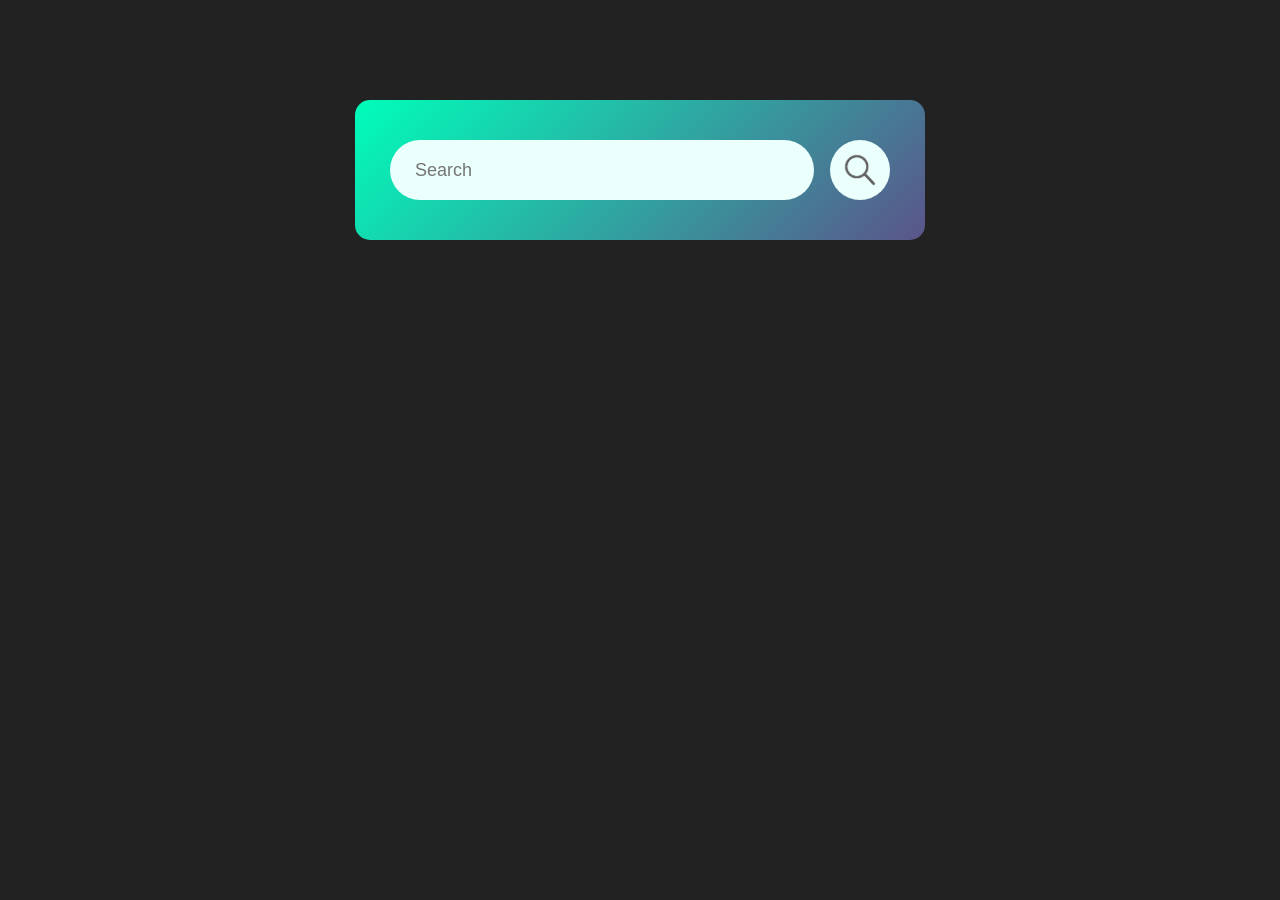
==== Web_Development/Weather-App/index.html @ 7c9ed6df "weather app initial" ====
<!DOCTYPE html>
<html lang="en">
    <head>
        <title>Weather App</title>
        <meta charset="UTF-8">
        <meta name="viewport" content="width=device-width, initial-scale=1">
        <link href="style.css" rel="stylesheet">
    </head>
    <body>

        <div class="card">
            <div class="search">
                <input type="text" placeholder="Search" spellcheck="false" name="" id="">
                <button><img src="assets/search-removebg.png" alt="Search Button"></button>
            </div>
        </div>
    
    </body>
</html>
---- Web_Development/Weather-App/style.css ----
*{
    margin: 0;
    padding: 0;
    font-family: 'poppins', sans-serif;
    box-sizing: border-box;
}

body{
    background: #222;
}

.card{
    width: 90%;
    max-width: 570px;
    background: linear-gradient(135deg, #00feba, #5b548a);
    color: #fff;
    margin: 100px auto 0;
    border-radius: 15px;
    padding: 40px 35px;
    text-align: center;
}

.search{
    width: 100%;
    display: flex;
    align-items: center;
    justify-content: space-between;

}

.search input{
    border: 0;
    outline: 0;
    background: #ebfffc;
    color: #555;
    padding: 10px 25px;
    height: 60px;
    border-radius: 30px;
    flex: 1;
    margin-right: 16px;
    font-size: 18px;
}

.search button{
    border: 0;
    outline: 0;
    background: #ebfffc;
    border-radius: 50%;
    width: 60px;
    height: 60px;
    cursor: pointer;
}

.search button img{
    width: 60px;
}
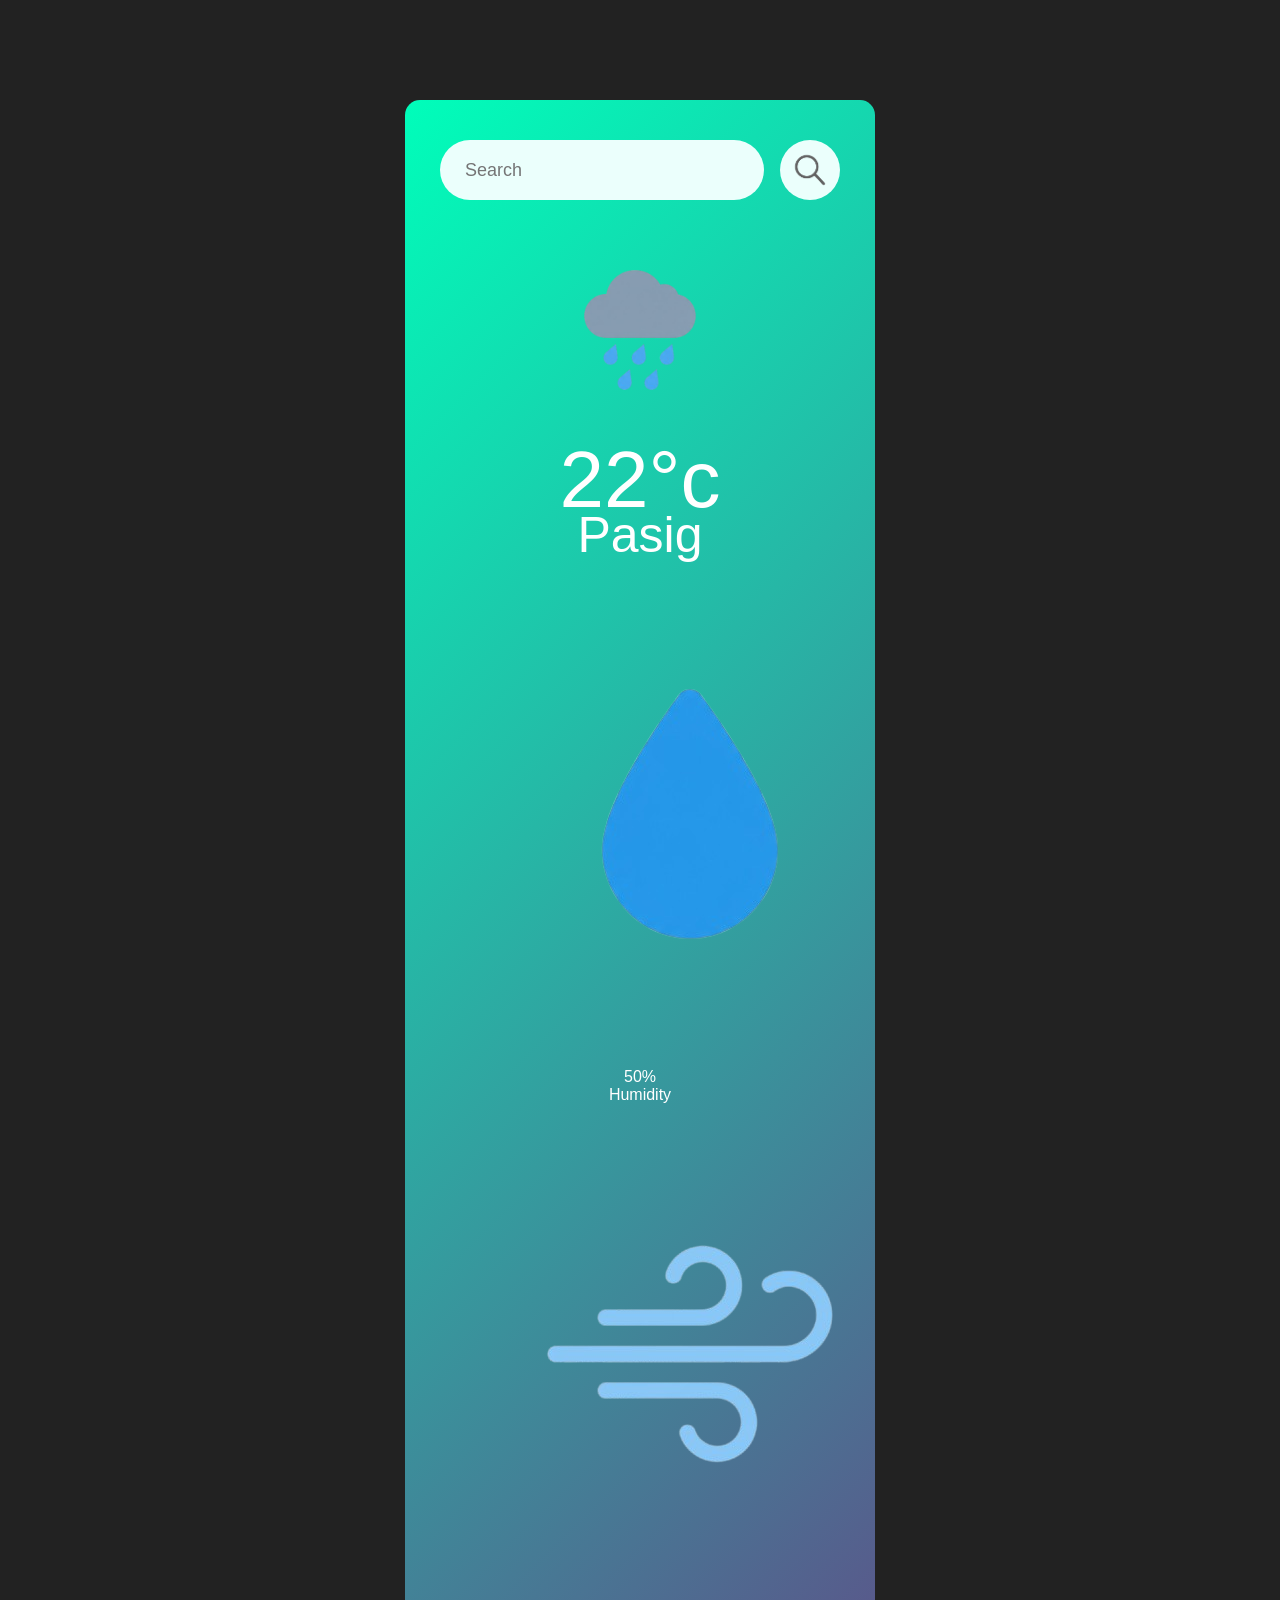
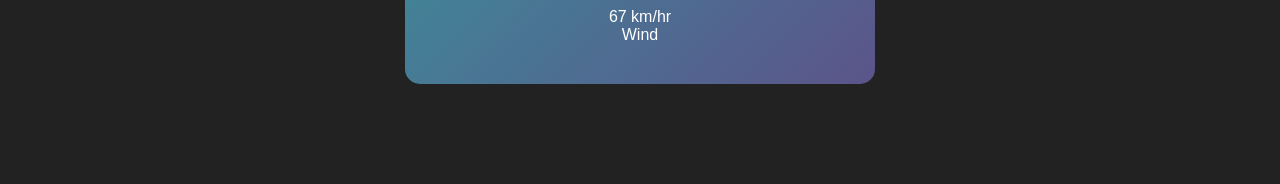
==== commit 68f55853: "styling panel" ====
--- a/Web_Development/Weather-App/index.html
+++ b/Web_Development/Weather-App/index.html
@@ -13,6 +13,32 @@
                 <input type="text" placeholder="Search" spellcheck="false" name="" id="">
                 <button><img src="assets/search-removebg.png" alt="Search Button"></button>
             </div>
+
+            <div class="weather">
+                <img src="assets/rain-removebg.png" alt="rain" class="weather-icon">
+                <h1 class="temp">22°c</h1>
+                <h2 class="city">Pasig</h2>
+
+                <div class="details">
+                    <div class="col">
+                        <img src="assets/humidity-removebg.png" alt="">
+
+                        <div>
+                            <p class="humidity">50%</p>
+                            <p>Humidity</p>
+                        </div>
+                    </div>
+
+                    <div class="col">
+                        <img src="assets/wind-removebg.png" alt="">
+
+                        <div>
+                            <p class="wind">67 km/hr</p>
+                            <p>Wind</p>
+                        </div>
+                    </div>
+                </div>
+            </div>
         </div>
     
     </body>
--- a/Web_Development/Weather-App/style.css
+++ b/Web_Development/Weather-App/style.css
@@ -11,10 +11,10 @@
 
 .card{
     width: 90%;
-    max-width: 570px;
+    max-width: 470px;
     background: linear-gradient(135deg, #00feba, #5b548a);
     color: #fff;
-    margin: 100px auto 0;
+    margin: 100px auto ;
     border-radius: 15px;
     padding: 40px 35px;
     text-align: center;
@@ -53,4 +53,20 @@
 
 .search button img{
     width: 60px;
+}
+
+.weather-icon{
+    width: 200px;
+    margin-top: 30px;
+}
+
+.weather h1{
+    font-size: 80px;
+    font-weight: 500;
+}
+
+.weather h2{
+    font-size: 50px;
+    font-weight: 500;
+    margin-top: -20px;
 }
